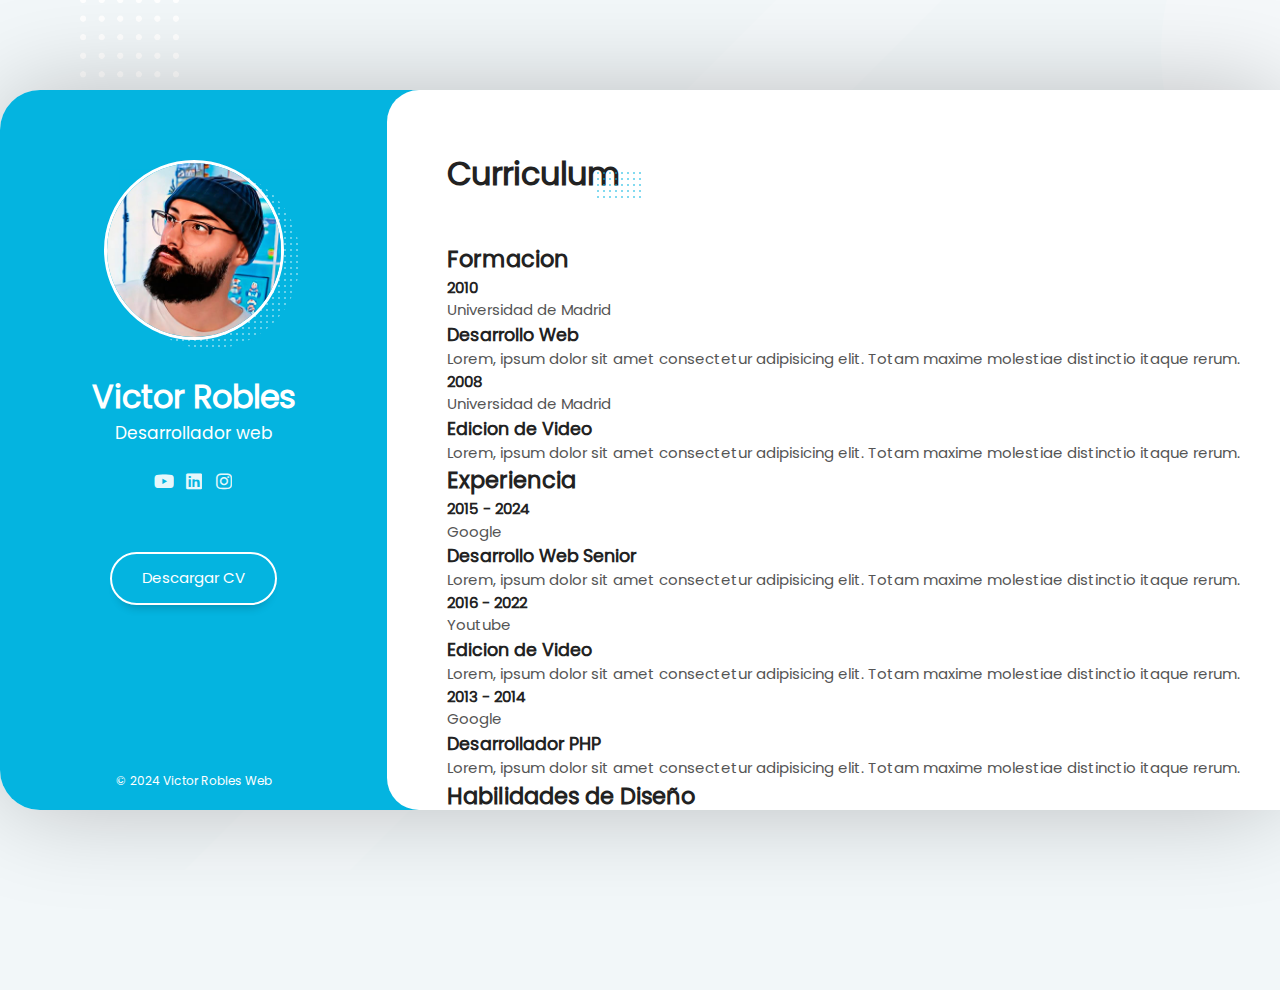
==== 06-maquetacion-web-1/curriculum.html @ 56b9e9c7 "1º commit carpeta 06-maquetacion-web-1" ====
<!DOCTYPE html>

<html lang="es">

<head>

    <meta charset="UTF-8">
    <meta name="viewport" content="width=device-width, initial-scale=1.0">

    <!--  Cargamos las Fuentes.  -->
    <link rel="stylesheet" href="assets/fonts/fontawesome-free-6.1.2-web/css/all.min.css" />
    <link rel="stylesheet" href="assets/fonts/poppins/poppins.css" />

    <!--  Cargamos las Hojas de Estilo  -->
    <link rel="stylesheet" href="assets/css/reset.css" />
    <link rel="stylesheet" href="assets/css/scroll.css" />
    <link rel="stylesheet" href="assets/css/styles.css" />

    <title> Estudios - Victor Robles </title>

</head>


<body>

    <!--  Layout Principal  -->

    <div class="layout">

        <!--  **********  Barra Lateral (info usuario)  **********  -->
        <aside class="layout__aside">

            <section class="aside__user-info">

                <!--  **********  Informacion General de Usuario  **********  -->
                <div class="user-info__general">

                    <div class="user-info__container-image">
                        <img src="assets/img/default-user.jpg" class="user-info__image"
                            alt="Foto de perfil del usuario">
                        <!--  aqui la sombra  -->
                    </div>

                    <h2 class="user-info__name"> Victor Robles </h2>
                    <h4 class="user-info__job"> Desarrollador web </h4>

                </div>

                <!--  **********  Menu de Navegacion  **********  -->
                <nav class="layout__menu">

                    <ul class="menu__list">

                        <!--  Home  -->
                        <li class="menu__option">
                            <a href="index.html" class="menu__link">
                                <i class="menu__icon fa-solid fa-house"> </i>
                                <span class="menu__overlay"> Home </span>
                            </a>
                        </li>

                        <!--  Sobre Mi  -->
                        <li class="menu__option">
                            <a href="sobre-mi.html" class="menu__link ">
                                <i class="menu__icon fa-solid fa-user"> </i>
                                <span class="menu__overlay"> Sobre mi </span>
                            </a>
                        </li>

                        <!--  Estudios  -->
                        <li class="menu__option">
                            <a href="curriculum.html" class="menu__link menu__link--active">
                                <i class="menu__icon fa-solid fa-graduation-cap"> </i>
                                <span class="menu__overlay"> Curriculum </span>
                            </a>
                        </li>

                        <!--  Portafolio  -->
                        <li class="menu__option">
                            <a href="portafolio.html" class="menu__link">
                                <i class="menu__icon fa-solid fa-briefcase"> </i>
                                <span class="menu__overlay"> Portafolio </span>
                            </a>
                        </li>

                        <!--  Blog  -->
                        <li class="menu__option">
                            <a href="blog.html" class="menu__link">
                                <i class="menu__icon fa-solid fa-book"> </i>
                                <span class="menu__overlay"> Blog </span>
                            </a>
                        </li>

                        <!--  Contacto  -->
                        <li class="menu__option">
                            <a href="contacto.html" class="menu__link">
                                <i class="menu__icon fa-solid fa-envelope"> </i>
                                <span class="menu__overlay"> Contacto </span>
                            </a>
                        </li>

                    </ul>

                </nav>

                <!--  **********  Links a Redes Sociales  **********  -->
                <div class="user-info__links">

                    <ul class="links__social">

                        <!--  Youtube  -->
                        <li class="social__option">
                            <a href="#" class="social__link">
                                <i class="social__icon fa-brands fa-youtube"> </i>
                            </a>
                        </li>

                        <!--  Linkedin  -->
                        <li class="social__option">
                            <a href="#" class="social__link">
                                <i class="social__icon fa-brands fa-linkedin"> </i>
                            </a>
                        </li>

                        <!--  Instagram  -->
                        <li class="social__option">
                            <a href="#" class="social__link">
                                <i class="social__icon fa-brands fa-instagram"> </i>
                            </a>
                        </li>

                    </ul>

                </div>

                <!--  Boton del Curriculum  -->
                <div class="user-info__buttons">
                    <a href="#" class="user-info__btn"> Descargar CV </a>
                </div>

                <!--  Pie de Pagina  -->
                <footer class="user-info__footer">
                    &copy 2024 Victor Robles Web
                </footer>

            </section>

        </aside>


        <!--  **********  Contenido Principal - Pagina curriculum.html **********  -->
        <main class="layout__content">

            <!--  Este contenido cambia en cada pagina del sitio web  -->
            <section class="content__page content__resume">

                <!--  ********** Cabecera - "Curriculum"  **********  -->
                <header class="resume__header">
                    <h1 class="resume__title"> Curriculum </h1>
                </header>

                <!--  **********  Contedor de Estudios  -->
                <div class="resume__container">

                    <!--  *****  contiene 'Formacion' y 'Experiencia'  *****   -->
                    <section class="resume__left">

                        <!--  cabecera Formacion  -->
                        <header class="resume__subheader">
                            <h2 class="resume__subtitle"> Formacion </h2>
                        </header>

                        <!--  timeline Formacion  -->
                        <div class="resume__timelines">

                            <!--  Formacion item1  -->
                            <article class="timelines__item">

                                <header class="timeline__header">
                                    <h4 class="timeline_year"> 2010 </h4>
                                    <span class="timeline__company"> Universidad de Madrid </span>
                                </header>

                                <div class="timeline__divider">

                                </div>

                                <div class="timeline__description">
                                    <h3 class="timeline__title"> Desarrollo Web </h3>
                                    <p class="timeline__description">
                                        Lorem, ipsum dolor sit amet consectetur adipisicing elit.
                                        Totam maxime molestiae distinctio itaque rerum.
                                    </p>
                                </div>

                            </article>

                            <!--  Formacion item2  -->
                            <article class="timelines__item">

                                <header class="timeline__header">
                                    <h4 class="timeline_year"> 2008 </h4>
                                    <span class="timeline__company"> Universidad de Madrid </span>
                                </header>

                                <div class="timeline__divider">

                                </div>

                                <div class="timeline__description">
                                    <h3 class="timeline__title"> Edicion de Video </h3>
                                    <p class="timeline__description">
                                        Lorem, ipsum dolor sit amet consectetur adipisicing elit.
                                        Totam maxime molestiae distinctio itaque rerum.
                                    </p>
                                </div>

                            </article>

                        </div>


                        <!--  cabecera Experiencia -->
                        <header class="resume__subheader">
                            <h2 class="resume__subtitle"> Experiencia </h2>
                        </header>

                        <!--  timeline Formacion  -->
                        <div class="resume__timelines">

                            <!--  Formacion item1  -->
                            <article class="timelines__item">

                                <header class="timeline__header">
                                    <h4 class="timeline_year"> 2015 - 2024 </h4>
                                    <span class="timeline__company"> Google </span>
                                </header>

                                <div class="timeline__divider">

                                </div>

                                <div class="timeline__description">
                                    <h3 class="timeline__title"> Desarrollo Web Senior </h3>
                                    <p class="timeline__description">
                                        Lorem, ipsum dolor sit amet consectetur adipisicing elit.
                                        Totam maxime molestiae distinctio itaque rerum.
                                    </p>
                                </div>

                            </article>

                            <!--  Formacion item2  -->
                            <article class="timelines__item">

                                <header class="timeline__header">
                                    <h4 class="timeline_year"> 2016 - 2022 </h4>
                                    <span class="timeline__company"> Youtube </span>
                                </header>

                                <div class="timeline__divider">

                                </div>

                                <div class="timeline__description">
                                    <h3 class="timeline__title"> Edicion de Video </h3>
                                    <p class="timeline__description">
                                        Lorem, ipsum dolor sit amet consectetur adipisicing elit.
                                        Totam maxime molestiae distinctio itaque rerum.
                                    </p>
                                </div>

                            </article>

                            <!--  Formacion item3  -->
                            <article class="timelines__item">

                                <header class="timeline__header">
                                    <h4 class="timeline_year"> 2013 - 2014 </h4>
                                    <span class="timeline__company"> Google </span>
                                </header>

                                <div class="timeline__divider">

                                </div>

                                <div class="timeline__description">
                                    <h3 class="timeline__title"> Desarrollador PHP </h3>
                                    <p class="timeline__description">
                                        Lorem, ipsum dolor sit amet consectetur adipisicing elit.
                                        Totam maxime molestiae distinctio itaque rerum.
                                    </p>
                                </div>

                            </article>

                        </div>

                    </section>



                    <!--  *****  Contiene 'Habilidades de Diseño' y 'Habilidades de Codigo'  *****  -->
                    <section class="resume__right">

                        <!--  cabecera Habilidades de Diseño  -->
                        <header class="resume__subheader">
                            <h2 class="resume__subtitle"> Habilidades de Diseño </h2>
                        </header>



                        <!--  cabecera Habilidades de Codigo  -->
                        <header class="resume__subheader">
                            <h2 class="resume__subtitle"> Habilidades de Codigo </h2>
                        </header>



                    </section>


                </div>




            </section>

        </main>


    </div>



</body>

</html>
---- 06-maquetacion-web-1/assets/fonts/poppins/poppins.css ----
@font-face {
    font-family: "Poppins";
    src: url("./Poppins-Regular.ttf") format("truetype");
    font-weight: 400;
    font-style: normal;
}
---- 06-maquetacion-web-1/assets/css/scroll.css ----
/*  **********  SCROLL CHROME  **********  */

:root {
    --color-scrollbar: #D3D3D4;
    --colr-background-scrollbar: #eee;
}

.content__page::-webkit-scrollbar {
    width: 25px;
    background: transparent;
}


.content__page::-webkit-scrollbar-thumb {
    border: 10px solid transparent;
    box-shadow: none;
    border-radius: 40px;
}


.content__page:hover::-webkit-scrollbar-thumb {
    box-shadow: inset 0 0 0 10px var(--color-scrollbar);
}


.content__page:hover::-webkit-scrollbar-thumb:hover {
    border: 8px solid transparent;
    box-shadow: inset 0 0 0 10px var(--color-secondary);
}


.content__page::-webkit-scrollbar-track {
    background-color: transparent;
    margin: 40px 0;
}



/*  **********  SCROLL MOZ - Firefox  **********  */

.content__page {
    scrollbar-width:thin;
    scrollbar-color: var(--color-scrollbar) transparent;
}



/*  **********  SCROLL CHROME BARRA LATERAL  **********  */

.layout__aside::-webkit-scrollbar {
    width: 25px;
    background: var(--color-secondary);
}


.layout__aside::-webkit-scrollbar-thumb {
    border: 10px solid transparent;
    box-shadow: none;
    border-radius: 40px;
}


.layout__aside:hover::-webkit-scrollbar-thumb {
    box-shadow: inset 0 0 0 10px var(--color-principal);
}


.layout__aside:hover::-webkit-scrollbar-thumb:hover {
    border: 8px solid transparent;
    box-shadow: inset 0 0 0 10px var(--color-principal);
}


.layout__aside::-webkit-scrollbar-track {
    background-color: transparent;
    margin: 40px 0;
}


/*  **********  SCROLL MOZ - Firefox BARRA LATERAL  **********  */

.content__page {
    scrollbar-width:thin;
    scrollbar-color: var(--color-scrollbar) transparent;
}


.layout__aside {
    scrollbar-width:thin;
    scrollbar-color: var(--color-scrollbar) var(--color-secondary);
}
---- 06-maquetacion-web-1/assets/css/styles.css ----
/*  *****  DEFINICION VARIABLES  *****  */

:root {
    
    --color-principal: #FFFFFF;
    --color-secondary: #04B4E0;
    
    --color-background: #F2F7F9;
    --color-transparent: transparent;

    --color-icon: #B5B6B7;
    --color-titles: #222222;
    --color-subtitle: #888;
    --color-text: #555;

    --color-border-reviews: #E5E6E7;
    --color-company: #A5A6A7;
}


/*  *****  ESTILOS GENERALES  *****  */

html {
    font-size: 10px;
}

body {
    width: 100%;
    height: 100%;
    font-family: "Poppins", Helvetica, sans-serif;
    font-size: 1.5rem;
    background-color: var(--color-background);
    color: var(--color-text);
    overflow: hidden;       /*  Quitamos el scroll del body.  */
}

h1, h2, h3, h4, h5, h6{
    color: var(--color-titles);
}


/*  *****  IMAGEN DE FONDO  *****  */

body {
    background-image: url("../img/fondo.png");
    background-size: cover;     /*  permite colocar el fondo.  */
    background-repeat: no-repeat;
    background-position: 20px -120px;        /*  posicion en 'x' y en 'y'.  */
    /*  background-position: -120px -120px;  */
}


/*  *****  ESTRUCTURA PRINCIPAL  *****  */

.layout {
    position: relative;
    min-width: 1290px;
    width: 75%;
    height: 80vh;       /*  80% de la altura del navegador  */
    min-height: 80vh;
    margin: 10vh auto;

    display: grid;
    grid-template-areas: 
        "aside content";
    grid-template-columns: 30% 70%;

    /*  Sombra detras del layout  */
    border-radius: 4rem;
    box-shadow: 0 0 100px -5px rgba(0, 0, 0, 0.25);
}


/*  *****  BARRA LATERAL AZUL  *****  */

.layout__aside {
    grid-area: aside;

    border-radius: 4rem 0 0 4rem;
    overflow: auto;
    overflow-x: hidden;     /*  Todo loque sobresalga a nivel lateral va a ser ocultado.  */
}

.aside__user-info {
    display: flex;
    flex-direction: column;
    align-items: center;
    text-align: center;
    
    min-height: 100%;
    min-width: 30rem;

    background-color: var(--color-secondary);
    color: var(--color-principal);
}

/*  contenedor de la imagen  */
.user-info__container-image {
    position: relative;
    display: inline-block;
    width: 18rem;
    margin-top: 7rem;
    z-index: 1;
    /*
    background-color: var(--color-principal);
    border: 3px solid var(--color-principal);
    border-radius: 20rem;
    overflow: hidden;
    */
}

/*  imagen  */
.user-info__image {
    width: 100%;
    background-color: var(--color-principal);
    border: 3px solid var(--color-principal);
    border-radius: 20rem;
    /*overflow: hidden;*/
}

/*  pseudoclase after, para manipular lo que hay detras de la imagen  */
/*  agregamos un hijo al final de este contenedor  */
.user-info__container-image::after {
    content: "hola";
    position: absolute;
    top: 5%;
    left: 9%;
    z-index: -1;
    /*border-radius: 30rem;*/
    width: 100%;
    height: 100%;

    /*  con esta funcion generamos degradados con puntitos.  */
    background-image: -webkit-repeating-radial-gradient(center center, #fff, #fff 1px, transparent 0px, transparent 100%);
    background-size: 0.6rem 0.6rem;
    opacity: 0.4;
    border-radius: 30rem;
}

/*  titulo del nombre  */
.user-info__name {
    margin-top: 2.6rem;
    font-size: 3.2rem;
    font-weight: bold;
    color: var(--color-principal);
}

/*  titulo desarrollador web  */
.user-info__job {
    font-size: 1.7rem;
    font-weight: 200;
    color: var(--color-principal);
}


/*  iconos de las redes sociales  */
.user-info__links {
    margin-bottom: 3.6rem;
}

.links__social {
    margin-top: 2rem;
    text-align: center;
    display: flex;
    flex-direction: row;
}

.social__option {
    height: 3rem;
    width: 3rem;
    font-size: 1.8rem;
    line-height: 3.2rem;
    opacity: 0.9;
    border-radius: 3rem;
    transition: all 300ms ease-in-out;
}

.social__option:hover {
    opacity: 1;
    background-color: rgba(255, 255, 255, 0.20);
}


/*  estilos al boton  */
.user-info__buttons {
    margin-top: 2rem;
    margin-bottom: 4rem;
}

.user-info__btn {
    padding: 3rem;
    padding-top: 1.3rem;
    padding-bottom: 1.3rem;
    border: 2px solid var(--color-principal);
    border-radius: 3.2rem;
    color: var(--color-principal);
    box-shadow: 0 10px 10px -8px rgba(0, 0, 0, 0.22);
    transition: all 300ms ease-in-out;
}

.user-info__btn:hover {
    background-color: var(--color-principal);
    color: var(--color-secondary);
}


/*  estilos al footer  */
.user-info__footer {
    position: absolute;
    bottom: 2rem;
    font-size: 1.2rem;
}


/*  *****  CONTENEDOR PRINCIPAL  *****  */

.layout__content {
    grid-area: content;
    /*
    height: 100%;
    line-height: 100%;
    */
    height: 80vh;
    min-height: 80vh;

    background-color: var(--color-secondary);
    border-radius: 0 10rem 10rem 0;
    
}

/*  contenido de la pagina  */
.content__page {
    
    height: 80vh;
    min-height: 80vh;
    background-color: var(--color-principal);
    border-radius: 3.2rem;
    /*border-radius: 3.2rem 0 0 3.2rem;*/

    display: flex;
    flex-direction: column;
    align-items: center;        /*  centra verticalmente.  */
    justify-content: center;        /*  centra horizontalmente.  */
}


/*  titulo del nombre  */
.page__name {
    font-size: 6rem;
    margin-bottom: 5rem;
}


/*  titulo de la profesion  */
.page__job {
    font-size: 2.1rem;
    font-weight: lighter;
    color: var(--color-subtitle);
}



/*  **********  MENU NAVEGACION LATERAL  **********  */

/*  *****  layout del menu  *****  */  
.layout__menu {
    display: block;
    position: absolute;
    top: 0;
    right: -105px;
    min-width: 11rem;

    background-color: var(--color-transparent);
}

.menu__list {
    position: relative;
    
    display: flex;
    flex-direction: column;
    justify-content: space-between;
    align-items: center;
        
    width: 60%;
    min-height: 32rem;
    padding: 2rem 0;
    margin-left: 2.5rem;

    background-color: var(--color-principal);
    box-shadow: 0 0 3rem -0.5rem rgba(0, 0, 0, 0.15);

    border-radius: 6rem;

}

.menu__option {
    display: block;
    width: 100%;
    text-align: center;
}

.menu__icon {
    color: var(--color-icon);
    font-size: 2.8rem;
    transition: all 300ms ease-in-out;
}

.menu__option:hover .menu__icon,
.menu__link--active .menu__icon {
    color: var(--color-secondary);
}

.menu__overlay {
    position: absolute;
    right: 0;
    
    margin-top: -3.2rem;
    display: block;
    opacity: 0;
    padding: 0.5rem 1rem;
    color: var(--color-principal);
    background-color: var(--color-secondary);
    white-space: nowrap;        /*  para que no haya salto de linea  */
    transition: all 300ms ease-in-out;
}

.menu__option:hover .menu__overlay {
    opacity: 1;
    right: 100%;
}



/*  *****  ESTILOS GENERALES (SOBRE MI Y OTRAS PAGINAS)  *****  */

.content__about,
.content__resume {
    display: block;
    height: 100%;
    min-height: 100%;
    padding: 6rem;
    padding-right: 3rem;
    overflow: auto;
    border-radius: 3.2rem 0 0 3.2rem;
}


/*  *****  Header  *****  */

.about__header,
.resume__header {
    display: inline-block;
    margin-bottom: 4.5rem;
}

.about__title,
.resume__title {
    font-size: 3.2rem;
    position: relative;
}

.title__color {
    color: var(--color-secondary);
}

.about__title::after,
.resume__title::after {
    content: "";
    position: absolute;
    top: 20px;
    right: -25px;
    width: 50px;
    height: 30px;
    background-image:-webkit-radial-gradient(center center, var(--color-secondary), var(--color-secondary) 1px, transparent 0px, transparent 100%);
    background-size: 6px 6px;
    opacity: 0.5;
}


/*  *****  Informacion Personal  *****  */

.about__personal-info {
    display: flex;
    flex-direction: row;
    /*width: 100%;*/
    margin-bottom: 5rem;
}

.personal-info__bio {
    flex-basis: 56%;
}

.personal-info__data {
    flex-basis: 44%;
    padding: 0 1.5rem;
}

.personal-info__description {
    font-size: 1.5rem;
    line-height: 2.4rem;
}

.personal-info__option {
    margin-bottom: 1rem;
}

.personal-info__title {
    margin-right: 0.5rem;
    color: var(--color-secondary);
    font-weight: 600;
}



/*  *****  Servicios  ***** (compartido con reviews) - Estilos Compartidos */

.about__services,
.about__reviews,
.about__clients,
.about__prices,
.about__extra {
    width: 100%;
    margin-bottom: 3rem;
}

.services__header,
.reviews__header,
.clients__header,
.prices__header,
.extra__header {
    display: inline-block;
    /*padding-right: 1.2rem;*/
    margin-bottom: 2.5rem;
    position: relative;
}

.services__title,
.reviews__title,
.clients__title,
.prices__title,
.prices__title {
    font-size: 2.1rem;
}

.services__title::after,
.reviews__title::after,
.clients__title::after,
.prices__title::after,
.extra__title::after {

    content: "";
    position: absolute;
    top: 15px;
    right: -10px;
    width: 30px;
    height: 20px;
    background-image:-webkit-radial-gradient(center center, var(--color-secondary), var(--color-secondary) 1px, transparent 0px, transparent 100%);
    background-size: 6px 6px;
    opacity: 0.5;
}

.services__container {
    width: 100%;
    display: flex;
    flex-direction: row;
    flex-wrap: wrap;
}

.services__service {
    flex-basis: calc(50% - 3rem);
    margin-right: 3rem;
    margin-bottom: 2.5rem;
}

.service__real-icon {
    color: var(--color-secondary);
    font-size: 3.8rem;
}

.service__title {
    font-size: 1.8rem;
    margin: 0.5rem 0;
}

.service__description {
    font-size: 1.5rem;
    text-align: justify;
}



/*  *****  reviews  *****  */


.reviews__container {
    width: 100%;
    display: flex;
    flex-direction: row;
    flex-wrap: wrap;
}

.reviews__review {
    flex-basis: calc(50% - 2.5rem);
    
    border: 2px solid var(--color-border-reviews);
    border-radius: 2rem;
    padding-top: 0;
    padding-right: 2.5rem;
    padding-left: 2.5rem;
    padding-bottom: 1.5rem;

    margin-right: 2.5rem;
    margin-top: 4.5rem;
    margin-bottom: 1rem;
}

.review__image-container {
    width: 100%;
}

.review__image {
    max-width: 9rem;
    max-height: 9rem;
    border-radius: 9rem;
    margin: 0 auto;
    margin-top: -4.5rem;
    margin-bottom: 2rem;

    box-shadow: 0 10px 10px -8px rgba(0, 0, 0, 0.22);
}

.review__description {
    margin-bottom: 1rem;
}

.review__text {
    font-size: 1.5rem;
    line-height: 2.4rem;
}

.review__author {
    margin-top: 2rem;
    display: flex;
    flex-direction: row;
    justify-content: space-between;
}

.review__name {
    margin-bottom: 0.5rem;
    font-size: 1.5rem;
}

.review__company {
    color: var(--color-company);
    font-weight: 300;
    font-size: 1.3rem;
}

.review__icon {
    font-size: 4rem;
    opacity: 0.5;
    color: var(--color-secondary);
}



/*  *****  Clientes  *****  */

.about__clients {
    width: 100%;
    margin-bottom: 2rem;
}

.clients__header {
    margin-bottom: 3rem;
}

.clients__container {
    display: flex;
    flex-direction: row;
    justify-content: space-between;
}

.clients__link {
    display: block;
    width: 100%;
    opacity: 0.7;
    transition: all 300ms linear;
}

.clients__link:hover {
    opacity: 1;
}

.clients__image {
    width: 145%;
    padding: 1.5rem;
    margin-bottom: 1.5rem;
}



/*  *****  Precios  *****  */

.prices__container {
    margin-bottom: 5rem;
    display: flex;
    flex-direction: row;
}

.prices__box {
    flex-basis: 50%;
    height: 100%;
    margin-right: 3rem;
    padding: 3rem;
    border: 2px solid var(--color-border-reviews);
    text-align: center;
    border-radius: 1.5rem;
    transition: all 300ms ease-in-out;
}

.prices__box:last-of-type {
    margin-right: 0rem;
}

.prices__box:hover,
.extra__info:hover {
    box-shadow: 0 18px 24px -5px rgba(0, 0, 0, 0.15);
    transform: translateY(-1rem);
}

.prices__subtitle {
    margin-bottom: 3rem;
}

.prices__text {
    position: relative;
    display: inline-block;
}

.prices__box:hover .prices__text::after {
    content: "";
    position: absolute;
    left: 0;
    right: 0;
    bottom: -0.3rem;
    height: 0.2rem;
    background-color: var(--color-secondary);
}

.prices_price {
    padding-bottom: 1rem;
}

.prices__number {
    font-size: 4.2rem;
    line-height: 1;
    color: var(--color-titles);
    display: block;
}

.prices__advice {
    color: var(--color-subtitle);
}

.prices__buy {
    padding-top: 2.5rem;
    padding-bottom: 3rem;
}

.prices__btn {
    display: inline-block;
    padding: 1.2rem 3.1rem;
    border: 2px solid var(--color-border-reviews);
    box-shadow: 0 10px 10px -8px var(--color-border-reviews);
    border-radius: 3rem;
    color: black;
    transition: all 300ms ease-in-out;
}

.prices__btn:hover {
    background-color: var(--color-secondary);
    color: var(--color-principal);
    border: 2px solid var(--color-secondary);
}

.prices__reward {
    font-size: 1.4rem;
    padding: 0.6rem 0;
}



/*  *****  Extra  *****  */

.extra__container {
    width: 100%;
    margin-bottom: 1.5rem;
    display: flex;
    flex-direction: row;
    justify-content: space-between;
    flex-wrap: wrap;
}

.extra__info {
    flex-basis: 30%;
    padding: 2.5rem 1rem;
    border: 2px solid var(--color-border-reviews);
    border-radius: 1rem;
    text-align: center;
    transition: all 300ms ease-in-out;
}

.extra__info:hover {
    transform: translateY(-0.5rem);
}

.extra__icon {
    font-size: 3.3rem;
    color: var(--color-secondary);
    margin-bottom: 1rem;
}

.extra__subtitle {
    font-size: 1.5rem;
    margin: 1.5rem;
}

.extra__quantity {
    display: block;
    margin: 1.5rem 1rem;
    margin-bottom: 0;
    font-size: 3.6rem;
    line-height: 5rem;
    color: var(--color-subtitle);
}


/*  ******************************************************  */
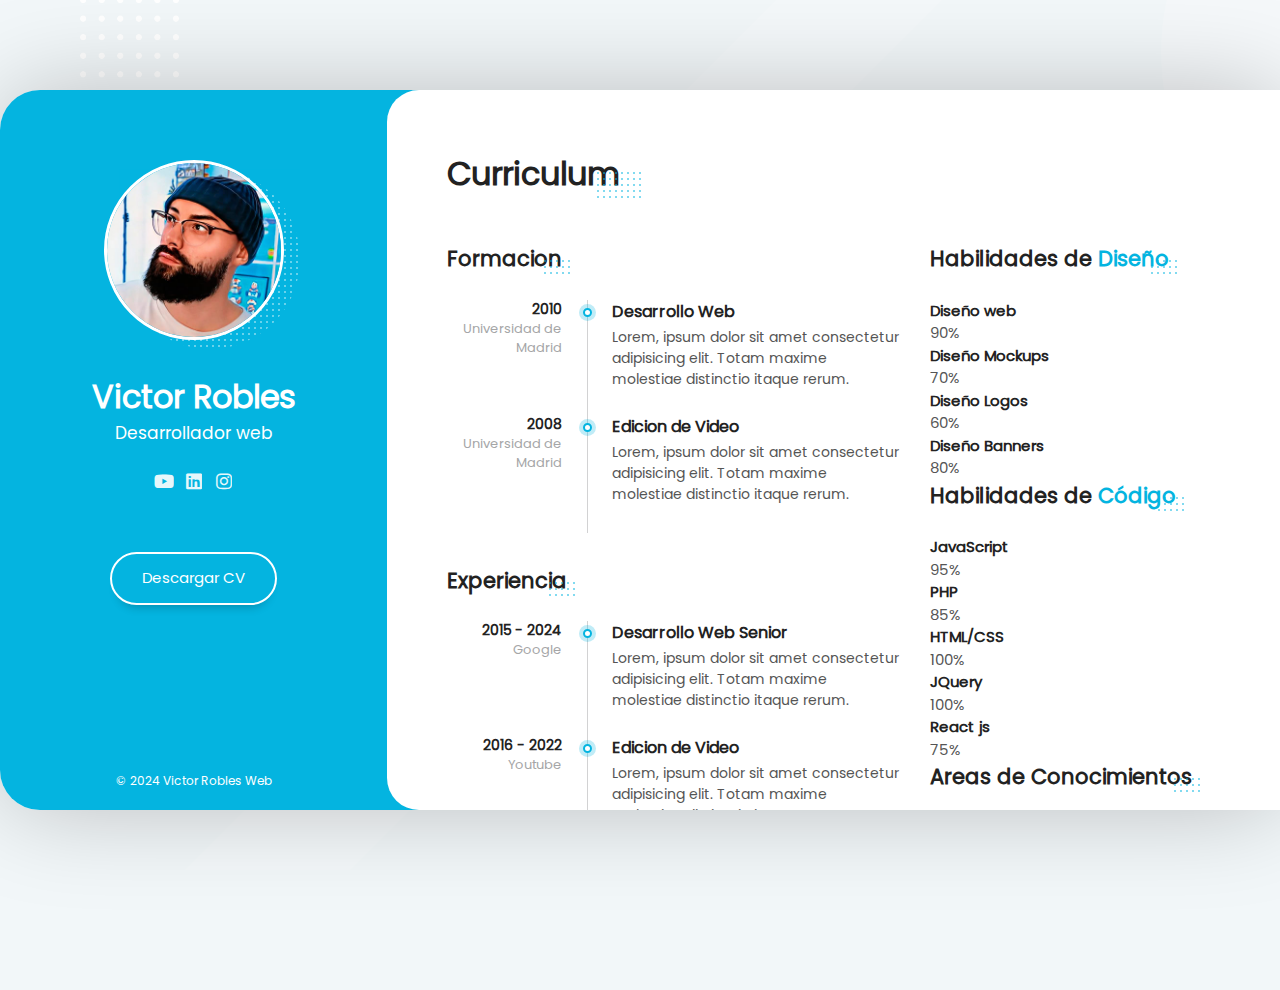
==== commit e4bbea0b: "terminar barras divisorias estilos curriculum.html" ====
--- a/06-maquetacion-web-1/curriculum.html
+++ b/06-maquetacion-web-1/curriculum.html
@@ -174,20 +174,21 @@
                         <div class="resume__timelines">
 
                             <!--  Formacion item1  -->
-                            <article class="timelines__item">
+                            <article class="timelines__timeline">
 
                                 <header class="timeline__header">
                                     <h4 class="timeline_year"> 2010 </h4>
                                     <span class="timeline__company"> Universidad de Madrid </span>
                                 </header>
 
+                                <!--  divisor  -->
                                 <div class="timeline__divider">
 
                                 </div>
 
                                 <div class="timeline__description">
                                     <h3 class="timeline__title"> Desarrollo Web </h3>
-                                    <p class="timeline__description">
+                                    <p class="timeline__text">
                                         Lorem, ipsum dolor sit amet consectetur adipisicing elit.
                                         Totam maxime molestiae distinctio itaque rerum.
                                     </p>
@@ -196,7 +197,7 @@
                             </article>
 
                             <!--  Formacion item2  -->
-                            <article class="timelines__item">
+                            <article class="timelines__timeline">
 
                                 <header class="timeline__header">
                                     <h4 class="timeline_year"> 2008 </h4>
@@ -209,7 +210,7 @@
 
                                 <div class="timeline__description">
                                     <h3 class="timeline__title"> Edicion de Video </h3>
-                                    <p class="timeline__description">
+                                    <p class="timeline__text">
                                         Lorem, ipsum dolor sit amet consectetur adipisicing elit.
                                         Totam maxime molestiae distinctio itaque rerum.
                                     </p>
@@ -228,21 +229,22 @@
                         <!--  timeline Formacion  -->
                         <div class="resume__timelines">
 
-                            <!--  Formacion item1  -->
-                            <article class="timelines__item">
+                            <!--  Experiencia item1  -->
+                            <article class="timelines__timeline">
 
                                 <header class="timeline__header">
                                     <h4 class="timeline_year"> 2015 - 2024 </h4>
                                     <span class="timeline__company"> Google </span>
                                 </header>
 
+                                <!--  divisor  -->
                                 <div class="timeline__divider">
 
                                 </div>
 
                                 <div class="timeline__description">
                                     <h3 class="timeline__title"> Desarrollo Web Senior </h3>
-                                    <p class="timeline__description">
+                                    <p class="timeline__text">
                                         Lorem, ipsum dolor sit amet consectetur adipisicing elit.
                                         Totam maxime molestiae distinctio itaque rerum.
                                     </p>
@@ -250,8 +252,8 @@
 
                             </article>
 
-                            <!--  Formacion item2  -->
-                            <article class="timelines__item">
+                            <!--  Experiencia item2  -->
+                            <article class="timelines__timeline">
 
                                 <header class="timeline__header">
                                     <h4 class="timeline_year"> 2016 - 2022 </h4>
@@ -264,7 +266,7 @@
 
                                 <div class="timeline__description">
                                     <h3 class="timeline__title"> Edicion de Video </h3>
-                                    <p class="timeline__description">
+                                    <p class="timeline__text">
                                         Lorem, ipsum dolor sit amet consectetur adipisicing elit.
                                         Totam maxime molestiae distinctio itaque rerum.
                                     </p>
@@ -273,7 +275,7 @@
                             </article>
 
                             <!--  Formacion item3  -->
-                            <article class="timelines__item">
+                            <article class="timelines__timeline">
 
                                 <header class="timeline__header">
                                     <h4 class="timeline_year"> 2013 - 2014 </h4>
@@ -286,7 +288,7 @@
 
                                 <div class="timeline__description">
                                     <h3 class="timeline__title"> Desarrollador PHP </h3>
-                                    <p class="timeline__description">
+                                    <p class="timeline__text">
                                         Lorem, ipsum dolor sit amet consectetur adipisicing elit.
                                         Totam maxime molestiae distinctio itaque rerum.
                                     </p>
@@ -303,19 +305,169 @@
                     <!--  *****  Contiene 'Habilidades de Diseño' y 'Habilidades de Codigo'  *****  -->
                     <section class="resume__right">
 
+                        <!--  *****  Habilidades de Diseño  *****-->
+
                         <!--  cabecera Habilidades de Diseño  -->
                         <header class="resume__subheader">
-                            <h2 class="resume__subtitle"> Habilidades de Diseño </h2>
+                            <h2 class="resume__subtitle"> Habilidades de <span class="subtitle__color"> Diseño </span> </h2>
                         </header>
 
-
+                        <!--  resume skills  -->
+                        <div class="resume__skills">
+
+                            <!--  skill Diseño web  -->
+                            <article class="skills__title">
+                                <h4 class="skills__text"> Diseño web </h4>
+                                <span class="skills__number"> 90% </span>
+                            </article>
+
+                            <!--  progress bar diseño web-->
+                            <div class="skills__progressbar">
+                                <div class="skills__percentage">
+                                </div>
+                            </div>
+
+
+                            <!--  skill Diseño mockups  -->
+                            <article class="skills__title">
+                                <h4 class="skills__text"> Diseño Mockups </h4>
+                                <span class="skills__number"> 70% </span>
+                            </article>
+                            <!--  progress bar diseño mockups-->
+                            <div class="skills__progressbar">
+                                <div class="skills__percentage">
+                                </div>
+                            </div>
+
+
+                            <!--  skill Diseño logos  -->
+                            <article class="skills__title">
+                                <h4 class="skills__text"> Diseño Logos </h4>
+                                <span class="skills__number"> 60% </span>
+                            </article>
+                            <!--  progress bar diseño web-->
+                            <div class="skills__progressbar">
+                                <div class="skills__percentage">
+                                </div>
+                            </div>
+
+
+                            <!--  skill Diseño banners  -->
+                            <article class="skills__title">
+                                <h4 class="skills__text"> Diseño Banners </h4>
+                                <span class="skills__number"> 80% </span>
+                            </article>
+                            <!--  progress bar diseño web-->
+                            <div class="skills__progressbar">
+                                <div class="skills__percentage">
+                                </div>
+                            </div>
+
+                        </div>
+
+
+                        <!--  *****  Habilidades de Codigo  *****-->
 
                         <!--  cabecera Habilidades de Codigo  -->
                         <header class="resume__subheader">
-                            <h2 class="resume__subtitle"> Habilidades de Codigo </h2>
+                            <h2 class="resume__subtitle"> Habilidades de <span class="subtitle__color"> Código </span> </h2>
                         </header>
 
 
+                        <!--  resume skills  -->
+                        <div class="resume__skills">
+
+                            <!--  skill JavaScript  -->
+                            <article class="skills__title">
+                                <h4 class="skills__text"> JavaScript </h4>
+                                <span class="skills__number"> 95% </span>
+                            </article>
+
+                            <!--  progress bar JavaScript  -->
+                            <div class="skills__progressbar">
+                                <div class="skills__percentage">
+                                </div>
+                            </div>
+
+                            <!--  skill PHP  -->
+                            <article class="skills__title">
+                                <h4 class="skills__text"> PHP </h4>
+                                <span class="skills__number"> 85% </span>
+                            </article>
+                            <!--  progress bar PHP  -->
+                            <div class="skills__progressbar">
+                                <div class="skills__percentage">
+                                </div>
+                            </div>
+
+                            <!--  skill HTML/CSS  -->
+                            <article class="skills__title">
+                                <h4 class="skills__text"> HTML/CSS </h4>
+                                <span class="skills__number"> 100% </span>
+                            </article>
+
+                            <!--  progress bar HTML/CSS  -->
+                            <div class="skills__progressbar">
+                                <div class="skills__percentage">
+                                </div>
+                            </div>
+
+                            <!--  skill JQuery  -->
+                            <article class="skills__title">
+                                <h4 class="skills__text"> JQuery </h4>
+                                <span class="skills__number"> 100% </span>
+                            </article>
+
+                            <!--  progress bar JQuery  -->
+                            <div class="skills__progressbar">
+                                <div class="skills__percentage">
+                                </div>
+                            </div>
+
+                            <!--  skill React js  -->
+                            <article class="skills__title">
+                                <h4 class="skills__text"> React js </h4>
+                                <span class="skills__number"> 75% </span>
+                            </article>
+
+                            <!--  progress bar React js  -->
+                            <div class="skills__progressbar">
+                                <div class="skills__percentage">
+                                </div>
+                            </div>
+
+                        </div>
+
+
+                        <!--  *****  Areas de Conocimientos  *****-->
+
+                        <!--  cabecera Areas de Conocimientos  -->
+                        <header class="resume__subheader">
+                            <h2 class="resume__subtitle"> Areas de Conocimientos </h2>
+                        </header>
+
+                        <div class="resume__knowledges">
+
+                            <ul class="knowledges__list">
+                                <li class="knowledges__option"> Formación </li>
+                                <li class="knowledges__option"> Desarrollo Web </li>
+                                <li class="knowledges__option"> Diseño Web </li>
+                                <li class="knowledges__option"> Redes Sociales </li>
+                                <li class="knowledges__option"> Comunicacion </li>
+                                <li class="knowledges__option"> Edicion de Vídeos </li>
+                                <li class="knowledges__option"> Formación </li>
+
+                            </ul>
+
+                        </div>
+
+
+
+
+
+
+
+
 
                     </section>
 
@@ -323,6 +475,49 @@
                 </div>
 
 
+                <!--  **********  Certificados  **********  -->
+                <div class="resume__certificates">
+
+                    <!--  cabecera de certificados  -->
+                    <header class="resume__subheader">
+                        <h2 class="resume__subtitle"> Certificados </h2>
+                    </header>
+
+                    <!--  contenedor de certificados  -->
+                    <section class="certificates__container">
+
+                        <!--  Certificado 1  -->
+                        <article class="certificates__certificate">
+
+                            <div class="certificate__logo">
+                                <img src="assets/img/certificado-1.png" class="certificate__image">
+                            </div>
+
+                            <div class="certificate__content">
+                                <h4 class="certificate__title"> Master en PHP, SQL, POO, MVC, Laravel, Symfony, Wordpress + </h4>
+                                <span class="certificate__id"> ID Verificacioón: 7891 </span>
+                                <span class="certificate__date"> 9 Marzo 2024 </span>
+                            </div>
+
+                        </article>
+
+                        <!--  Certificado 2  -->
+                        <article class="certificates__certificate">
+
+                            <div class="certificate__logo">
+                                <img src="assets/img/certificado-1.png" class="certificate__image">
+                            </div>
+                            <div class="certificate__content">
+                                <h4 class="certificate__title"> Pruebas Técnicas: +70 Nuevos Ejercicios de Código </h4>
+                                <span class="certificate__id"> ID Verificacioón: 12235 </span>
+                                <span class="certificate__date"> 10 Mayo 2024 </span>
+                            </div>
+                        </article>
+
+                    </section>
+
+                </div>
+
 
 
             </section>
--- a/06-maquetacion-web-1/assets/css/styles.css
+++ b/06-maquetacion-web-1/assets/css/styles.css
@@ -7,6 +7,7 @@
     --color-secondary: #04B4E0;
     
     --color-background: #F2F7F9;
+    --color-background-scrollbar: #D2D2D3;
     --color-transparent: transparent;
 
     --color-icon: #B5B6B7;
@@ -360,7 +361,8 @@
     position: relative;
 }
 
-.title__color {
+.title__color,
+.subtitle__color {
     color: var(--color-secondary);
 }
 
@@ -413,7 +415,7 @@
 
 
 
-/*  *****  Servicios  ***** (compartido con reviews) - Estilos Compartidos */
+/*  *****  Servicios  ***** (compartido con reviews, about y otras secciones) - Estilos Compartidos */
 
 .about__services,
 .about__reviews,
@@ -428,7 +430,8 @@
 .reviews__header,
 .clients__header,
 .prices__header,
-.extra__header {
+.extra__header,
+.resume__subheader {
     display: inline-block;
     /*padding-right: 1.2rem;*/
     margin-bottom: 2.5rem;
@@ -439,7 +442,8 @@
 .reviews__title,
 .clients__title,
 .prices__title,
-.prices__title {
+.extra__title,
+.resume__subtitle {
     font-size: 2.1rem;
 }
 
@@ -447,7 +451,8 @@
 .reviews__title::after,
 .clients__title::after,
 .prices__title::after,
-.extra__title::after {
+.extra__title::after,
+.resume__subtitle::after {
 
     content: "";
     position: absolute;
@@ -737,4 +742,152 @@
 }
 
 
+
+/*  **********  Estilos partes CURRICULUM IZQUIERDA **********  */
+
+
+.resume__container {
+    width: 100%;
+    display: flex;
+    flex-direction: row;
+}
+
+.resume__left {
+    flex-basis:58%;
+    margin-right: 1.5rem;
+}
+
+.resume__timelines {
+    margin-bottom: 5rem;
+}
+
+.timelines__timeline {
+    position: relative;
+    width: 100%;
+    margin-bottom: 1.5rem;
+    display: flex;
+    flex-direction: row;
+}
+
+.timeline__header {
+    flex-basis: 30%;
+    text-align: right;
+    padding-right: 2.5rem;
+}
+
+.timeline_year {
+    max-width: 0.3rem 0px;
+    line-height: 1.9rem;
+    font-size: 1.4rem;
+}
+
+.timeline__company {
+    display: block;
+    font-size: 1.3rem;
+    font-weight: lighter;
+    color: var(--color-company);
+}
+
+.timeline__description {
+    width: 70%;
+    padding-left: 2.5rem;
+    padding-right: 1.5rem;
+}
+
+.timeline__title {
+    font-size: 1.6rem;
+    margin-bottom: 0.3rem;
+}
+
+.timeline__text {
+    font-size: 1.4rem;
+    margin-bottom: 1rem;
+
+}
+
+.timeline__divider {
+    position: absolute;
+    top: 0;
+    left: 30%;
+    bottom: -18px;
+    width: 1px;
+    background-color: var(--color-background-scrollbar);
+}
+
+.timeline__divider::before {
+    content: "";
+    position: absolute;
+    margin-top: 0.4rem;
+    margin-left: -0.8rem;
+
+    width: 1.7rem;
+    height: 1.7rem;
+    background-color: var(--color-secondary);
+    border-radius: 10rem;
+    opacity: 0.25;
+}
+
+.timeline__divider::after {
+    content: "";
+    position: absolute;
+    margin-top: 0.8rem;
+    margin-left: -0.4rem;
+
+    width: 0.9rem;
+    height: 0.9rem;
+    background-color: var(--color-principal);
+    border-radius: 10rem;
+    border: 2px solid var(--color-secondary);
+    opacity: 1;
+}
+
+
+
+
+
+
+
+
+
+
+
+
+
+
+
+
+
+
+
+
+
+
+
+
+
+
+
+
+
+
+
+
+/*  **********  Estilos partes CURRICULUM DERECHA **********  */
+
+.resume__right {
+    flex-basis: 41%;
+}
+
+
+
+
+
+
+
+
+
+
+
+
+
 /*  ******************************************************  */